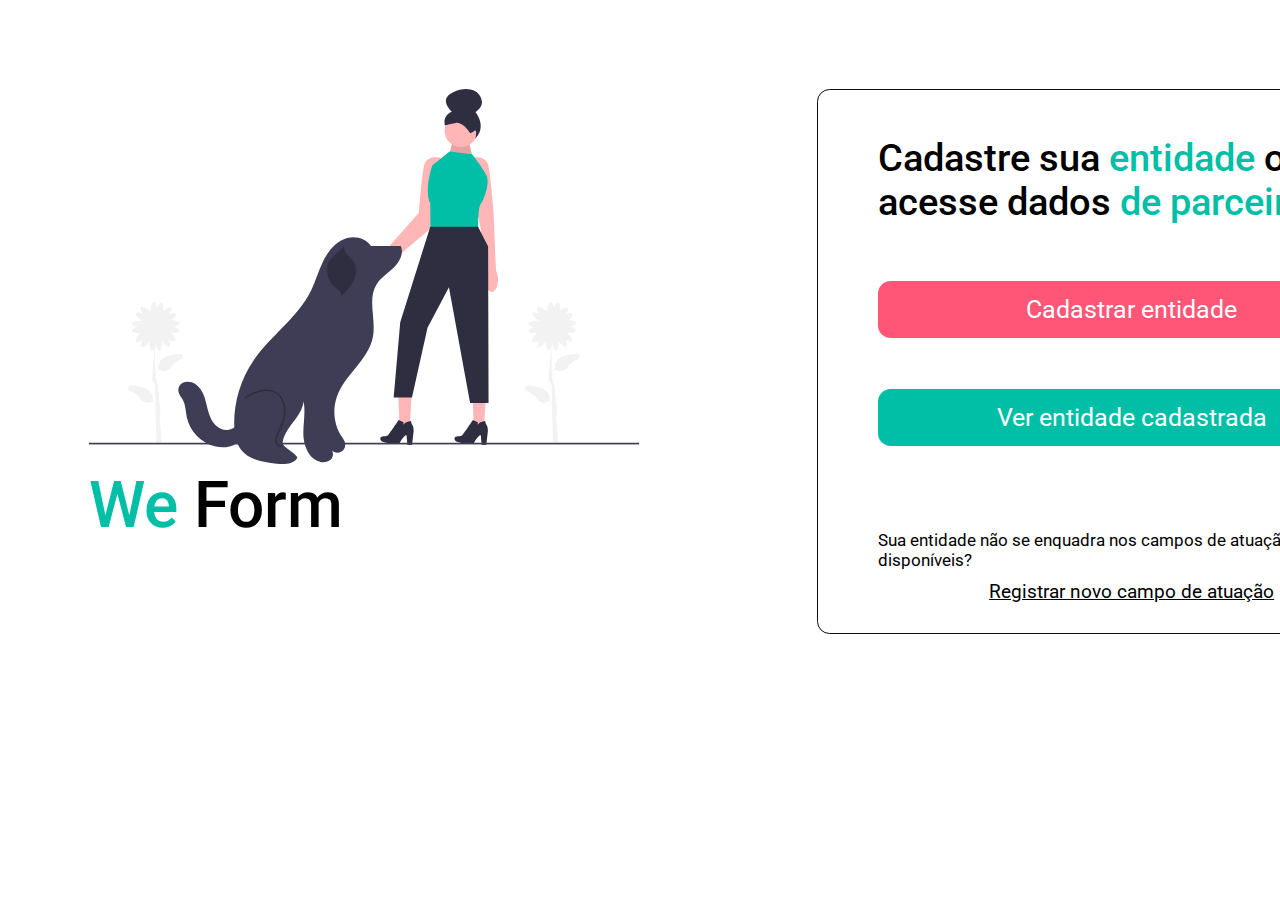
==== Projeto CSS/index.html @ aad09f41 "Projeto pt1" ====
<!DOCTYPE html>
<html lang="en">

<head>
    <meta charset="UTF-8">
    <meta http-equiv="X-UA-Compatible" content="IE=edge">
    <meta name="viewport" content="width=device-width, initial-scale=1.0">
    <title>Document</title>

    <link rel="preconnect" href="https://fonts.googleapis.com">
    <link rel="preconnect" href="https://fonts.gstatic.com" crossorigin>
    <link
        href="https://fonts.googleapis.com/css2?family=Roboto:ital,wght@0,100;0,300;0,400;0,500;1,700&family=Ubuntu:wght@300;500&display=swap"
        rel="stylesheet">
    <link rel="stylesheet" href="styles.css">

</head>

<body>
    <div class="content">
        <aside>
            <img src="Assets/hero.svg" width="550" alt="">
            <h1><span>We</span> Form</h1>
        </aside>

        <main>
            <h2>Cadastre sua <span>entidade</span> ou acesse dados <span>de parceiros</span></h2>

            <div class="actions">
                <a href="">Cadastrar entidade</a>
                <a href="">Ver entidade cadastrada</a>

            </div>

            <footer>
                <p>Sua entidade não se enquadra nos campos de atuação disponíveis?</p>
                <a href="">Registrar novo campo de atuação</a>
            </footer>
        
        </main>


    </div>

</body>

</html>
---- Projeto CSS/styles.css ----
*{
    margin: 0;
    padding: 0;
    box-sizing: border-box;
}

:root{
    font-size: 65.5%;
}

body{
    font-family: 'Roboto', sans-serif;
    font-size: 1.4rem;
}

.content{
    display: grid;
    grid-template-areas:
        ". . . . . "
        ". hero . form . "
        ". hero . form . "
        ". . . . . "
    ;

    gap: 8.5rem;
}

main {
    grid-area: form;
}

aside {
    grid-area: hero;
}


aside h1{
    font-size: 64px;
    font-weight: 500;
    line-height: 75px;
}

aside h1 span, main h2 span{
    color: #00bfa6;
}

main{
    width: 60rem;
    height: 52rem;
    border: 0.1rem solid rgba(0, 0, 0, 0.95);
    padding: 4.4rem 5.7rem;
    border-radius: 1.2rem;
}

main h2{
    max-width: 44rem;
    font-size: 3.6rem;
    font-weight: 500;

}

main .actions {
    display: flex;
    flex-flow: column wrap;

}

main .actions a{
    border-radius: 1.2rem;
    text-decoration: none;
    font-size: 2.4rem;
    height: 5.5rem;
    background-color: #FF5678;
    color: #fff;

    display: flex;
    justify-content: center;
    align-items: center;
    margin-top: 5.4rem;
}

main .actions a + a{
    background-color: #00bfa6;
    margin-top: 4.8rem;
}

main footer p {
    margin-top: 8rem;
    font-size: 1.6rem;
}

main footer a {
    margin-top: 1rem;
    font-size: 1.8rem;
    display: block;
    text-align: center;
    color: #000;

}
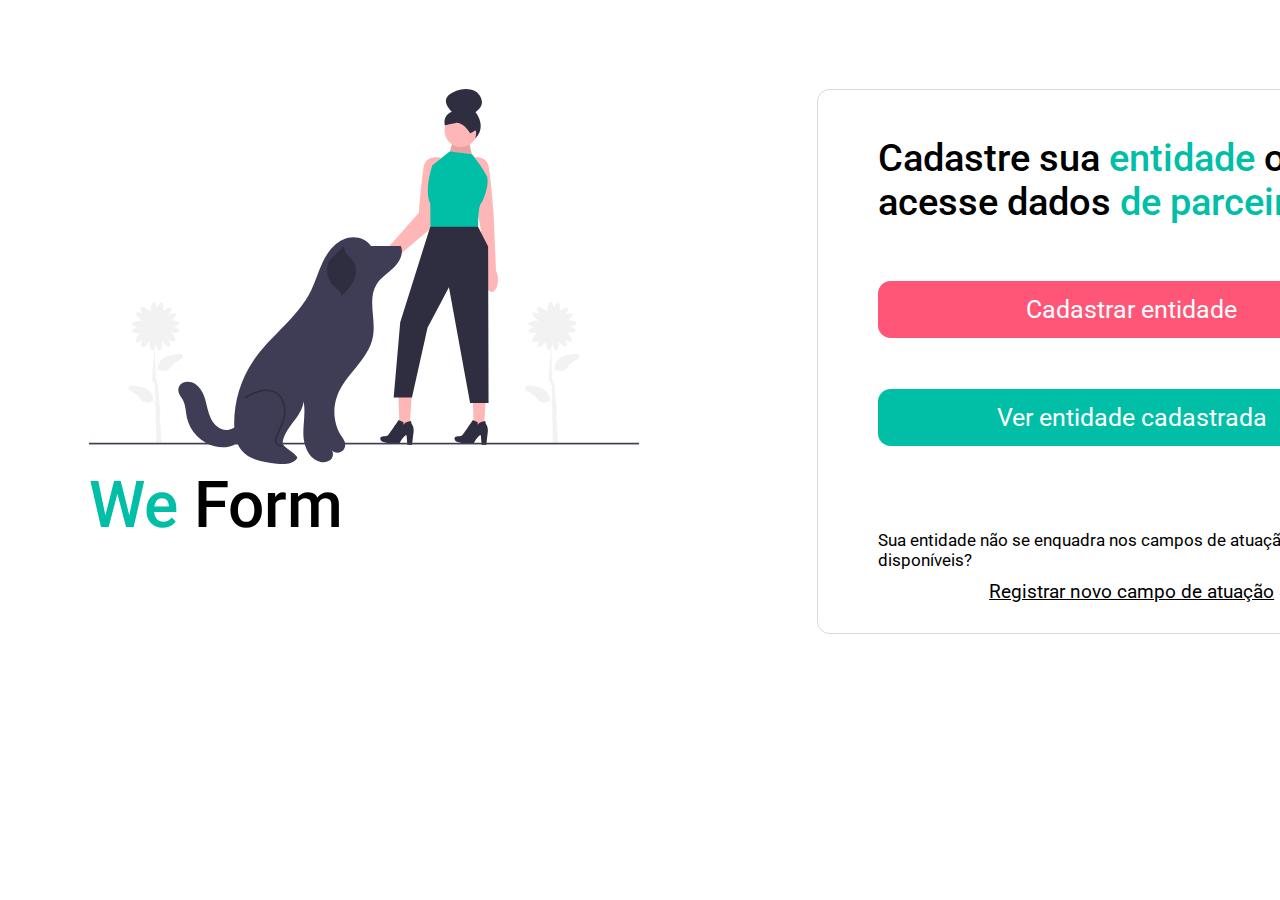
==== commit 5869d26a: "Projeto pt2" ====
--- a/Projeto CSS/index.html
+++ b/Projeto CSS/index.html
@@ -14,6 +14,8 @@
         rel="stylesheet">
     <link rel="stylesheet" href="styles.css">
 
+    <link rel="stylesheet" href="Assets/fontawesome/fontawesome-free-6.4.0-web/css/all.css">
+
 </head>
 
 <body>
@@ -27,7 +29,7 @@
             <h2>Cadastre sua <span>entidade</span> ou acesse dados <span>de parceiros</span></h2>
 
             <div class="actions">
-                <a href="">Cadastrar entidade</a>
+                <a href="cadastro-entidade.html">Cadastrar entidade</a>
                 <a href="">Ver entidade cadastrada</a>
 
             </div>
--- a/Projeto CSS/styles.css
+++ b/Projeto CSS/styles.css
@@ -1,3 +1,5 @@
+
+
 *{
     margin: 0;
     padding: 0;
@@ -6,6 +8,8 @@
 
 :root{
     font-size: 65.5%;
+    --default-border:0.1rem solid rgba(0, 0, 0, 0.15);
+    --default-border-radius: 1.2rem;
 }
 
 body{
@@ -47,9 +51,10 @@
 main{
     width: 60rem;
     height: 52rem;
-    border: 0.1rem solid rgba(0, 0, 0, 0.95);
+    border: var(--default-border);
     padding: 4.4rem 5.7rem;
-    border-radius: 1.2rem;
+    border-radius: var(--default-border-radius);
+    position: relative;
 }
 
 main h2{
@@ -66,7 +71,7 @@
 }
 
 main .actions a{
-    border-radius: 1.2rem;
+    border-radius: var(--default-border-radius);
     text-decoration: none;
     font-size: 2.4rem;
     height: 5.5rem;
@@ -84,6 +89,18 @@
     margin-top: 4.8rem;
 }
 
+main header{
+    display: flex;
+    gap:0 1.8rem;
+    /* justify-content: center; */
+    align-items: center;
+}
+
+main header i{
+    font-size: 2.4rem;
+    color: #00bfa6;
+}
+
 main footer p {
     margin-top: 8rem;
     font-size: 1.6rem;
@@ -98,3 +115,65 @@
 
 }
 
+main form {
+    margin-bottom: 1.6rem;
+}
+
+main form label{
+    font-size: 1.8rem;
+    font-weight: 400;
+    text-transform: lowercase;
+    margin-bottom: 1rem;
+    display: block;
+}
+
+main form :is(input, select){
+    width: 489px;
+    height: 5.5rem;
+    display:block;
+   
+    background: #fff ;
+    border: var(--default-border);
+    border-radius: var(--default-border-radius);
+}
+
+
+main form select{
+    appearance: none;
+
+}
+
+main form .select-div{
+    position: relative;
+
+}
+
+main form .select-div::after{
+    top: 1.6rem;
+    right: 3rem;
+    font-size: 2.2rem;
+    content: '\f107';
+    font-family: 'Font Awesome 6 free';
+    font-weight: 600;
+    color: #FF5678;
+
+    position: absolute;
+    z-index: 1;
+    cursor: pointer;
+}
+
+main form .points{
+    position: relative;
+}
+
+main form input + button{
+    position: absolute;
+    right: -1.8rem;
+    top: calc(1.6rem + 2.9rem);
+    background-color: transparent;
+    border: none;
+    color: #FF5678;
+    font-size: 2.4rem;
+    cursor: pointer;
+
+}
